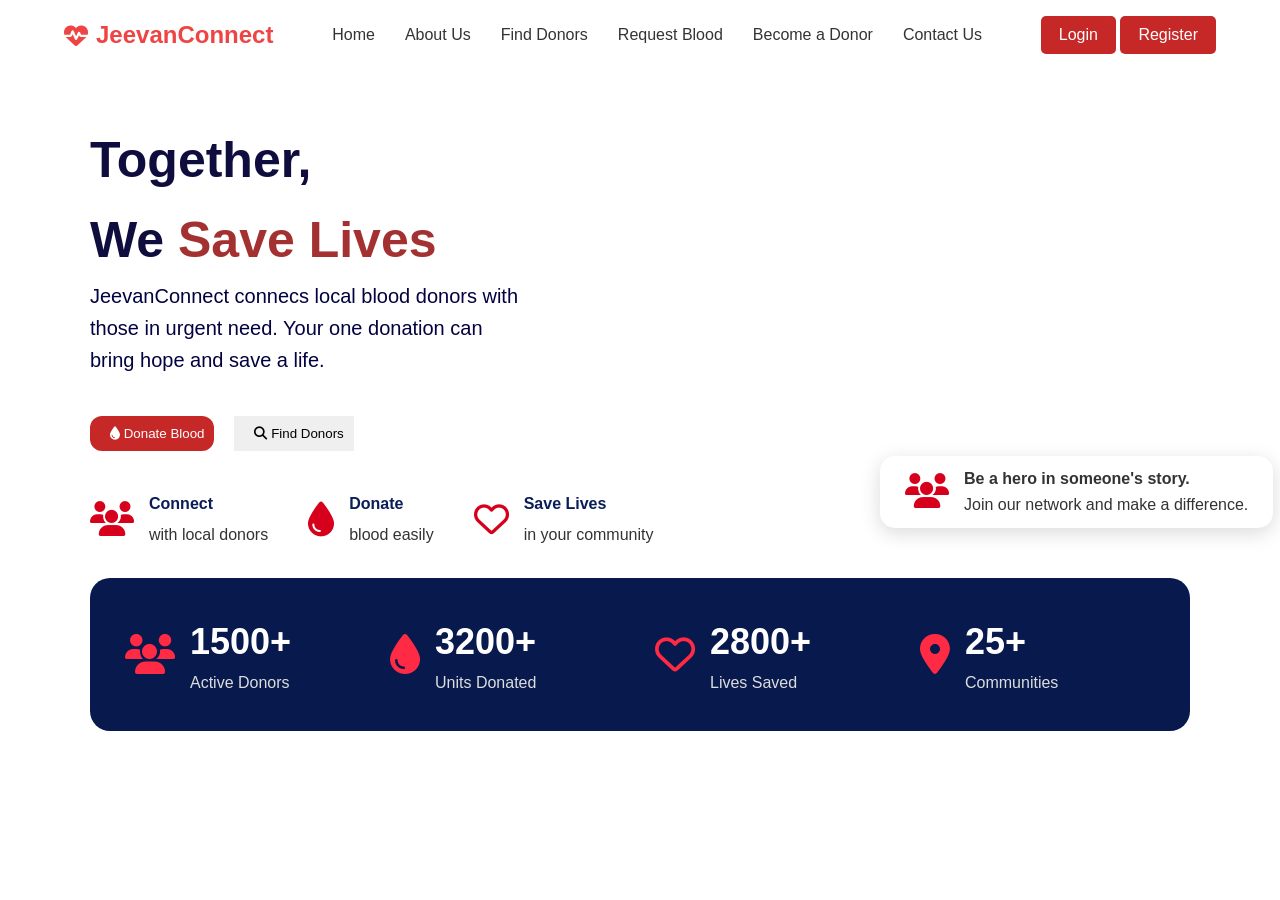
==== index.html @ 22b32f7b "Initialze repo with some html files" ====
<!-- <!DOCTYPE html>
<html lang="en">
<head>
    <meta charset="UTF-8">
    <meta name="viewport" content="width=device-width, initial-scale=1.0">
    <title>Jeevanconnect</title>
</head>
<body>
    <nav class ="navbar">
        <ul class="nav-list">
            <li><a href="#home">Home</a></li>
            <li><a href="#about us">About us</a></li>
            <li><a href="#find donors">Find Donors</a></li>
            <li><a href="#request blood">Request Blood</a></li>
            <li><a href="#become a donor">Become a Donor</a></li>
            <li><a href="#contact us">contact Us</a></li>
        </ul>
    </nav>
    
</body>
</html> -->


<!DOCTYPE html>
<html lang="en">

<head>
  <meta charset="UTF-8" />
  <meta name="viewport" content="width=device-width, initial-scale=1.0" />

  <title>JeevanConnect</title>

  <!-- CSS -->
  <link rel="stylesheet" href="style.css" />

  <!-- Font Awesome -->
  <link rel="stylesheet" href="https://cdnjs.cloudflare.com/ajax/libs/font-awesome/6.5.1/css/all.min.css" />
</head>

<body>

  <!-- HEADER -->
  <header>


    <nav class="nav">
      <div class="logo">
        <i class="fas fa-heartbeat"></i>
        JeevanConnect
      </div>

      <div class="navigation">

        <ul class="nav-links">
          <li><a href="index.html">Home</a></li>
          <li><a href="aboutus.html">About Us</a></li>
          <li><a href="#">Find Donors</a></li>
          <li><a href="#">Request Blood</a></li>
          <li><a href="#">Become a Donor</a></li>
          <li><a href="#">Contact Us</a></li>
        </ul>
      </div>

      <div class="auth-buttons">
        <button class="btn login">Login</button>
        <button class="btn register">Register</button>

      </div>
    </nav>

  </header>

  <!-- Hero <Section></Section> -->
  <section class="hero id=home">
    <div class="hero-content">
      <h2 class="hero2">Together,<br>We<span> Save Lives</span></h2>
      <p class="hero3">JeevanConnect connecs local blood donors with<br>
        those in urgent need. Your one donation can<br>
        bring hope and save a life.
      </p>
    </div>
    </div>

    <div class="hero-buttons">
      <button class=" donate-btn">
        <i class="fa-solid fa-droplet"></i> Donate Blood</button>
      <button class=" find-btn">
        <i class="fa-solid fa-magnifying-glass"></i> Find Donors</button>
    </div>

    <!-- FEATURES -->
    <div class="features">

      <div class="feature-box">
        <i class="fa-solid fa-users"></i>

        <div>
          <h4>Connect</h4>
          <p>with local donors</p>
        </div>
      </div>

      <div class="feature-box">
        <i class="fa-solid fa-droplet"></i>

        <div>
          <h4>Donate</h4>
          <p>blood easily</p>
        </div>
      </div>

      <div class="feature-box">
        <i class="fa-regular fa-heart"></i>

        <div>
          <h4>Save Lives</h4>
          <p>in your community</p>
        </div>
      </div>

    </div>

    <!-- HERO IMAGE -->
    <div class="hero-image">

      <div class="floating-card">

        <i class="fa-solid fa-users"></i>

        <div>
          <h4>Be a hero in someone's story.</h4>
          <p>Join our network and make a difference.</p>
        </div>

      </div>
    </div>


    <!-- STATS -->
    <section class="stats">

      <div class="stat-box">
        <i class="fa-solid fa-users"></i>

        <div>
          <h3>1500+</h3>
          <p>Active Donors</p>
        </div>
      </div>

      <div class="stat-box">
        <i class="fa-solid fa-droplet"></i>

        <div>
          <h3>3200+</h3>
          <p>Units Donated</p>
        </div>
      </div>

      <div class="stat-box">
        <i class="fa-regular fa-heart"></i>

        <div>
          <h3>2800+</h3>
          <p>Lives Saved</p>
        </div>
      </div>

      <div class="stat-box">
        <i class="fa-solid fa-location-dot"></i>

        <div>
          <h3>25+</h3>
          <p>Communities</p>
        </div>
      </div>

    </section>



    <!-- JS -->
    <script src="script.js"></script>

</body>

</html>
---- style.css ----
* {
  margin: 0;
  padding: 0;
  box-sizing: border-box;
}

body {
  font-family: 'Segoe UI', Tahoma, Geneva, Verdana, sans-serif;
  line-height: 1.6;
  color: #333;
  overflow-x: hidden;
}

/* HEADER */
.header {
  width: 100%;
  background: white;
  padding: 20px 8%;
  display: flex;
  justify-content: space-between;
  align-items: center;
  box-shadow: 0 2px 10px rgba(0, 0, 0, 0.1);
}

nav {
  display: flex;
  justify-content: space-between;
  align-items: center;
  padding: 1rem 5%;
  max-width: 1400px;
  margin: 0 auto;
}

.logo {
  font-size: 1.5rem;
  font-weight: bold;
  color: #ef4444;
  display: flex;
  align-items: center;
  justify-content: center;
  gap: 0.5rem;
}

.nav-links {
  display: flex;
  gap: 3rem;
  list-style: none;
  gap: 30px;
}

.nav-links a {
  text-decoration: none;
  color: #333;
  font-weight: 500;
  transition: color 0.3s;
}

.auth-buttons button {
  background-color: #c62828;
  color: white;
  border: none;
  padding: 10px 18px;
  font-size: 16px;
  border-radius: 5px;
  cursor: pointer;
}

.auth-buttons button:hover {
  background-color: #760f0f;
}


.hero {
  padding: 50px 90px;
  background-image: url();
}

.hero2 {
  font-size: 50px;
  gap: 5px;
  color: rgb(15, 13, 61)
}

.hero2 span {
  color: rgb(163, 49, 49);
}

.hero3 {
  font-size: 20px;
  gap: 5px;
  color: rgb(2, 2, 64);
}

.hero-buttons {
  display: flex;
  gap: 20px;
  margin-bottom: 40;
}

.donate-btn{
  background-color: #c62828;
  padding: 10px 10px 10px 20px;
  color: white;
  border-radius: 12px;
  border: none;
  cursor: pointer;
}

.find-btn{
  background-color: none;
  padding: 10px 10px 10px 20px;
  color: black;
  border:none;
  cursor: pointer;
 border-radius:pointer;;
}

/* FEATURES */

.features{
  display:flex;
  gap:40px;
  flex-wrap:wrap;
}

.feature-box{
  display:flex;
  align-items:center;
  gap:15px;
}

.feature-box i{
  font-size:35px;
  color:#d6001c;
}

.feature-box h4{
  color:#0a1d56;
  margin-bottom:5px;
}

/* HERO IMAGE */

.hero-image{
  flex:1;
  position:relative;
  top:70%;
  left:70%;
  
}

.hero-image img{
  width:100%;
  max-width:500px;
  border-radius:20px;
}

.floating-card{
  position:absolute;
  bottom:20px;
  left:20px;
  background:white;
  padding:10px 25px;
  border-radius:15px;
  box-shadow:0 5px 20px rgba(0,0,0,0.15);

  display:flex;
  align-items:center;
  gap:15px;
}

.floating-card i{
  color:#d6001c;
  font-size:35px;
}

/* STATS */

.stats{
  width:100%;
  margin:30px auto;
  background:#081a4d;
  border-radius:20px;
  padding:35px;
    bottom:80px;
    

  display:grid;
  grid-template-columns:repeat(4,1fr);
  gap:30px;
}

.stat-box{
  color:white;
  display:flex;
  align-items:center;
  gap:15px;
}

.stat-box i{
  color:#ff2a43;
  font-size:40px;
}

.stat-box h3{
  font-size:36px;
}

.stat-box p{
  color:#ddd;
}

.hero-buttons{
  display:flex;
  gap:20px;
  margin-bottom:40px;
  margin-top:40px;
}
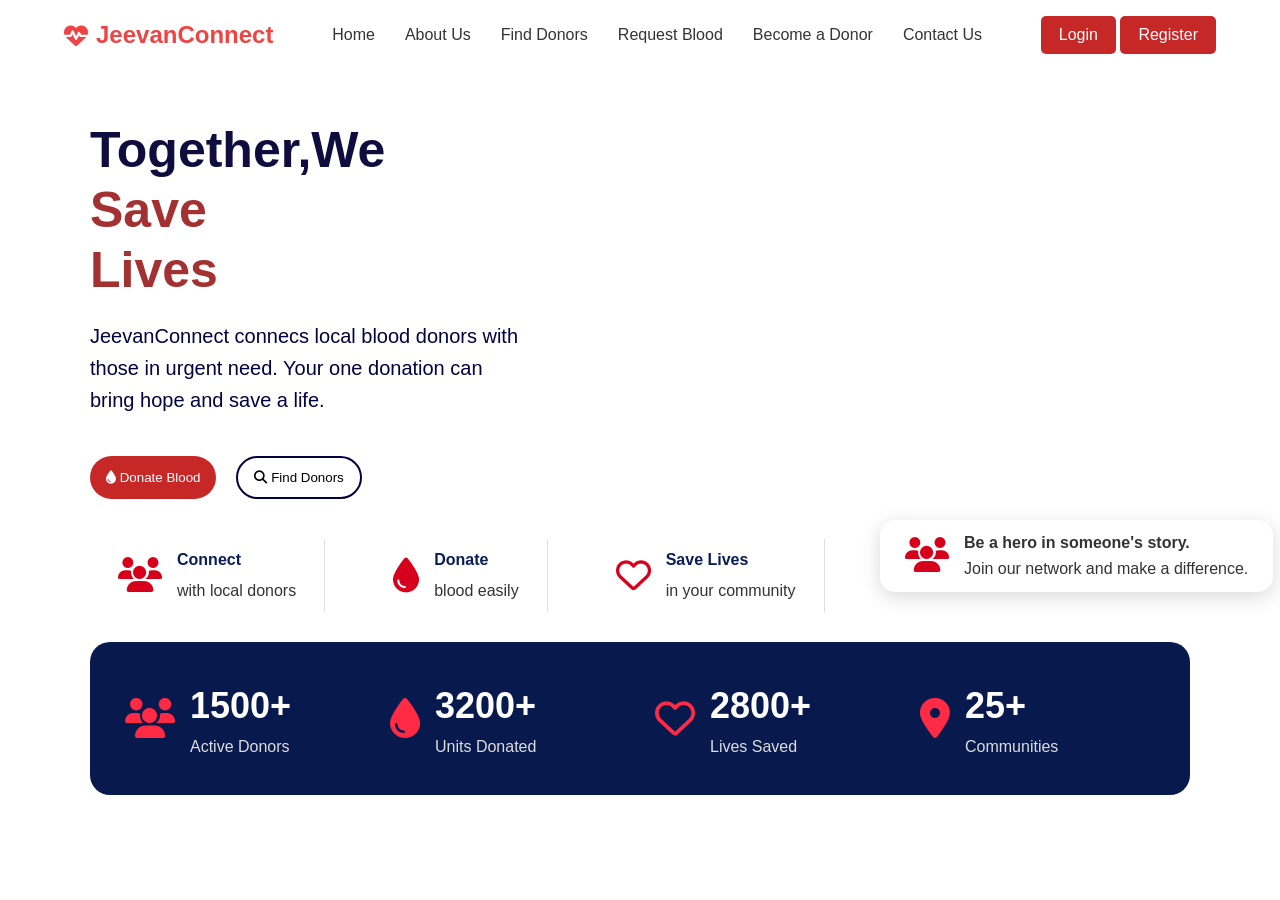
==== commit 64ab2213: "some change in UI" ====
--- a/index.html
+++ b/index.html
@@ -54,9 +54,9 @@
         <ul class="nav-links">
           <li><a href="index.html">Home</a></li>
           <li><a href="aboutus.html">About Us</a></li>
-          <li><a href="#">Find Donors</a></li>
-          <li><a href="#">Request Blood</a></li>
-          <li><a href="#">Become a Donor</a></li>
+          <li><a href="findDonor.html">Find Donors</a></li>
+          <li><a href="requestBlood.html">Request Blood</a></li>
+          <li><a href="becomeDonor.html">Become a Donor</a></li>
           <li><a href="#">Contact Us</a></li>
         </ul>
       </div>
@@ -73,7 +73,7 @@
   <!-- Hero <Section></Section> -->
   <section class="hero id=home">
     <div class="hero-content">
-      <h2 class="hero2">Together,<br>We<span> Save Lives</span></h2>
+      <h2 class="hero2">Together,We<span> Save Lives</span></h2>
       <p class="hero3">JeevanConnect connecs local blood donors with<br>
         those in urgent need. Your one donation can<br>
         bring hope and save a life.
--- a/style.css
+++ b/style.css
@@ -77,8 +77,11 @@
 
 .hero2 {
   font-size: 50px;
+  width: 250px;
+  line-height: 60px;
   gap: 5px;
-  color: rgb(15, 13, 61)
+  color: rgb(15, 13, 61);
+  padding-bottom: 20px ;
 }
 
 .hero2 span {
@@ -97,122 +100,126 @@
   margin-bottom: 40;
 }
 
-.donate-btn{
+.donate-btn {
   background-color: #c62828;
-  padding: 10px 10px 10px 20px;
+  padding: 12px 16px;
+  border-radius: 100px;
   color: white;
-  border-radius: 12px;
   border: none;
   cursor: pointer;
 }
 
-.find-btn{
-  background-color: none;
-  padding: 10px 10px 10px 20px;
+.find-btn {
+  background-color: white;
+  padding: 12px 16px;
+  border-radius: 100px;
   color: black;
-  border:none;
+  border: 2px solid rgb(2, 2, 64);
   cursor: pointer;
- border-radius:pointer;;
+  border-radius: pointer;
+  
 }
 
 /* FEATURES */
 
-.features{
-  display:flex;
-  gap:40px;
-  flex-wrap:wrap;
-}
-
-.feature-box{
-  display:flex;
-  align-items:center;
-  gap:15px;
-}
-
-.feature-box i{
-  font-size:35px;
-  color:#d6001c;
-}
-
-.feature-box h4{
-  color:#0a1d56;
-  margin-bottom:5px;
+.features {
+  display: flex;
+  gap: 40px;
+  flex-wrap: wrap;
+}
+
+.feature-box {
+  display: flex;
+  align-items: center;
+  gap: 15px;
+  border-right: 1px solid #ddd;
+  padding: 8px 28px;
+}
+
+.feature-box i {
+  font-size: 35px;
+  color: #d6001c;
+}
+
+.feature-box h4 {
+  color: #0a1d56;
+  margin-bottom: 5px;
 }
 
 /* HERO IMAGE */
 
-.hero-image{
-  flex:1;
-  position:relative;
-  top:70%;
-  left:70%;
-  
-}
-
-.hero-image img{
-  width:100%;
-  max-width:500px;
-  border-radius:20px;
-}
-
-.floating-card{
-  position:absolute;
-  bottom:20px;
-  left:20px;
-  background:white;
-  padding:10px 25px;
-  border-radius:15px;
-  box-shadow:0 5px 20px rgba(0,0,0,0.15);
-
-  display:flex;
-  align-items:center;
-  gap:15px;
-}
-
-.floating-card i{
-  color:#d6001c;
-  font-size:35px;
+.hero-image {
+  flex: 1;
+  position: relative;
+  top: 70%;
+  left: 70%;
+
+}
+
+.hero-image img {
+  width: 100%;
+  max-width: 500px;
+  border-radius: 20px;
+}
+
+.floating-card {
+  position: absolute;
+  bottom: 20px;
+  left: 20px;
+  background: white;
+  padding: 10px 25px;
+  border-radius: 15px;
+  box-shadow: 0 5px 20px rgba(0, 0, 0, 0.15);
+
+  display: flex;
+  align-items: center;
+  gap: 15px;
+}
+
+.floating-card i {
+  color: #d6001c;
+  font-size: 35px;
 }
 
 /* STATS */
 
-.stats{
-  width:100%;
-  margin:30px auto;
-  background:#081a4d;
-  border-radius:20px;
-  padding:35px;
-    bottom:80px;
-    
-
-  display:grid;
-  grid-template-columns:repeat(4,1fr);
-  gap:30px;
-}
-
-.stat-box{
-  color:white;
-  display:flex;
-  align-items:center;
-  gap:15px;
-}
-
-.stat-box i{
-  color:#ff2a43;
-  font-size:40px;
-}
-
-.stat-box h3{
-  font-size:36px;
-}
-
-.stat-box p{
-  color:#ddd;
-}
-
-.hero-buttons{
-  display:flex;
-  gap:20px;
-  margin-bottom:40px;
-  margin-top:40px;
+.stats {
+  width: 100%;
+  margin: 30px auto;
+  background: #081a4d;
+  border-radius: 20px;
+  padding: 35px;
+  bottom: 80px;
+
+
+  display: grid;
+  grid-template-columns: repeat(4, 1fr);
+  gap: 30px;
+}
+
+.stat-box {
+  color: white;
+  display: flex;
+  align-items: center;
+  gap: 15px;
+}
+
+.stat-box i {
+  color: #ff2a43;
+  font-size: 40px;
+}
+
+.stat-box h3 {
+  font-size: 36px;
+}
+
+.stat-box p {
+  color: #ddd;
+}
+
+.hero-buttons {
+  display: flex;
+  gap: 20px;
+  margin-bottom: 40px;
+  margin-top: 40px;
 }
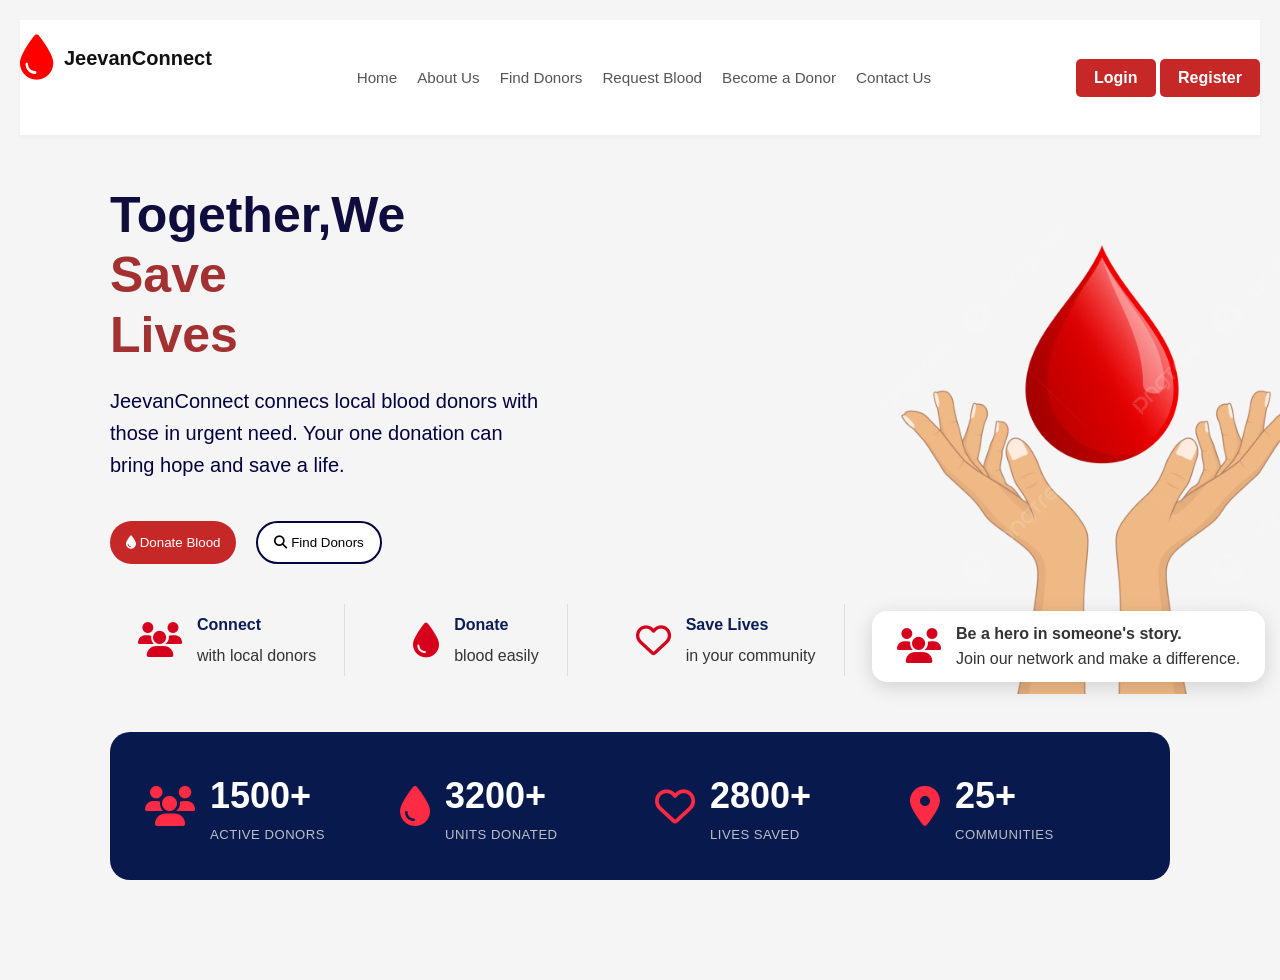
==== commit 8c4024d5: "contactus commit" ====
--- a/index.html
+++ b/index.html
@@ -1,25 +1,3 @@
-<!-- <!DOCTYPE html>
-<html lang="en">
-<head>
-    <meta charset="UTF-8">
-    <meta name="viewport" content="width=device-width, initial-scale=1.0">
-    <title>Jeevanconnect</title>
-</head>
-<body>
-    <nav class ="navbar">
-        <ul class="nav-list">
-            <li><a href="#home">Home</a></li>
-            <li><a href="#about us">About us</a></li>
-            <li><a href="#find donors">Find Donors</a></li>
-            <li><a href="#request blood">Request Blood</a></li>
-            <li><a href="#become a donor">Become a Donor</a></li>
-            <li><a href="#contact us">contact Us</a></li>
-        </ul>
-    </nav>
-    
-</body>
-</html> -->
-
 
 <!DOCTYPE html>
 <html lang="en">
@@ -42,10 +20,9 @@
   <!-- HEADER -->
   <header>
 
-
     <nav class="nav">
       <div class="logo">
-        <i class="fas fa-heartbeat"></i>
+        <i class="fas fa-droplet"></i>
         JeevanConnect
       </div>
 
@@ -57,16 +34,18 @@
           <li><a href="findDonor.html">Find Donors</a></li>
           <li><a href="requestBlood.html">Request Blood</a></li>
           <li><a href="becomeDonor.html">Become a Donor</a></li>
-          <li><a href="#">Contact Us</a></li>
+          <li><a href="contactus.html">Contact Us</a></li>
         </ul>
       </div>
-
-      <div class="auth-buttons">
-        <button class="btn login">Login</button>
-        <button class="btn register">Register</button>
+<div class="auth-buttons">
+        <a href = "login.html">
+        <button class="btn login">Login</button></a>
+        <a href = "registration.html">
+        <button class="btn register">Register</button></a>
 
       </div>
     </nav>
+    
 
   </header>
 
@@ -122,7 +101,8 @@
 
     <!-- HERO IMAGE -->
     <div class="hero-image">
-
+        <img 
+          src ="photu.png" alt = "Blood Donation">
       <div class="floating-card">
 
         <i class="fa-solid fa-users"></i>
--- a/style.css
+++ b/style.css
@@ -1,225 +1,1991 @@
 * {
-  margin: 0;
-  padding: 0;
-  box-sizing: border-box;
+    margin: 0;
+    padding: 0;
+    box-sizing: border-box;
 }
 
 body {
-  font-family: 'Segoe UI', Tahoma, Geneva, Verdana, sans-serif;
-  line-height: 1.6;
-  color: #333;
-  overflow-x: hidden;
+    font-family: 'Segoe UI', Tahoma, Geneva, Verdana, sans-serif;
+    line-height: 1.6;
+    color: #333;
+    overflow-x: hidden;
 }
 
 /* HEADER */
 .header {
-  width: 100%;
-  background: white;
-  padding: 20px 8%;
-  display: flex;
-  justify-content: space-between;
-  align-items: center;
-  box-shadow: 0 2px 10px rgba(0, 0, 0, 0.1);
+    width: 100%;
+    background: white;
+    padding: 20px 8%;
+    display: flex;
+    justify-content: space-between;
+    align-items: center;
+    box-shadow: 0 2px 10px rgba(0, 0, 0, 0.1);
 }
 
 nav {
-  display: flex;
-  justify-content: space-between;
-  align-items: center;
-  padding: 1rem 5%;
-  max-width: 1400px;
-  margin: 0 auto;
+    display: flex;
+    justify-content: space-between;
+    align-items: center;
+    padding: 1rem 5%;
+    max-width: 1400px;
+    margin: 0 auto;
 }
 
 .logo {
-  font-size: 1.5rem;
-  font-weight: bold;
-  color: #ef4444;
-  display: flex;
-  align-items: center;
-  justify-content: center;
-  gap: 0.5rem;
+    font-size: 1.5rem;
+    font-weight: bold;
+    color: #ef4444;
+    display: flex;
+    align-items: center;
+    justify-content: center;
+    gap: 0.5rem;
 }
 
 .nav-links {
-  display: flex;
-  gap: 3rem;
-  list-style: none;
-  gap: 30px;
+    display: flex;
+    gap: 3rem;
+    list-style: none;
+    gap: 30px;
 }
 
 .nav-links a {
-  text-decoration: none;
-  color: #333;
-  font-weight: 500;
-  transition: color 0.3s;
+    text-decoration: none;
+    color: #333;
+    font-weight: 500;
+    transition: color 0.3s;
 }
 
 .auth-buttons button {
-  background-color: #c62828;
-  color: white;
-  border: none;
-  padding: 10px 18px;
-  font-size: 16px;
-  border-radius: 5px;
-  cursor: pointer;
+    background-color: #c62828;
+    color: white;
+    border: none;
+    padding: 10px 18px;
+    font-size: 16px;
+    border-radius: 5px;
+    cursor: pointer;
 }
 
 .auth-buttons button:hover {
-  background-color: #760f0f;
+    background-color: #760f0f;
 }
 
 
 .hero {
-  padding: 50px 90px;
-  background-image: url();
-}
+    padding: 50px 90px;
+    background-image: url("C:\Users\Prabeen\Desktop\blurry image.png");
+    background-size: cover;
+    background-position: center;
+    background-repeat: no-repeat;
+
+
+}
+
 
 .hero2 {
-  font-size: 50px;
-  width: 250px;
-  line-height: 60px;
-  gap: 5px;
-  color: rgb(15, 13, 61);
-  padding-bottom: 20px ;
+    font-size: 50px;
+    width: 250px;
+    line-height: 60px;
+    gap: 5px;
+    color: rgb(15, 13, 61);
+    padding-bottom: 20px;
 }
 
 .hero2 span {
-  color: rgb(163, 49, 49);
+    color: rgb(163, 49, 49);
 }
 
 .hero3 {
-  font-size: 20px;
-  gap: 5px;
-  color: rgb(2, 2, 64);
+    font-size: 20px;
+    gap: 5px;
+    color: rgb(2, 2, 64);
 }
 
 .hero-buttons {
-  display: flex;
-  gap: 20px;
-  margin-bottom: 40;
+    display: flex;
+    gap: 20px;
+    margin-bottom: 40;
 }
 
 .donate-btn {
-  background-color: #c62828;
-  padding: 12px 16px;
-  border-radius: 100px;
-  color: white;
-  border: none;
-  cursor: pointer;
+    background-color: #c62828;
+    padding: 12px 16px;
+    border-radius: 100px;
+    color: white;
+    border: none;
+    cursor: pointer;
 }
 
 .find-btn {
-  background-color: white;
-  padding: 12px 16px;
-  border-radius: 100px;
-  color: black;
-  border: 2px solid rgb(2, 2, 64);
-  cursor: pointer;
-  border-radius: pointer;
-  
+    background-color: white;
+    padding: 12px 16px;
+    border-radius: 100px;
+    color: black;
+    border: 2px solid rgb(2, 2, 64);
+    cursor: pointer;
+    border-radius: pointer;
+
 }
 
 /* FEATURES */
 
 .features {
-  display: flex;
-  gap: 40px;
-  flex-wrap: wrap;
+    display: flex;
+    gap: 40px;
+    flex-wrap: wrap;
 }
 
 .feature-box {
-  display: flex;
-  align-items: center;
-  gap: 15px;
-  border-right: 1px solid #ddd;
-  padding: 8px 28px;
+    display: flex;
+    align-items: center;
+    gap: 15px;
+    border-right: 1px solid #ddd;
+    padding: 8px 28px;
 }
 
 .feature-box i {
-  font-size: 35px;
-  color: #d6001c;
+    font-size: 35px;
+    color: #d6001c;
 }
 
 .feature-box h4 {
-  color: #0a1d56;
-  margin-bottom: 5px;
+    color: #0a1d56;
+    margin-bottom: 5px;
 }
 
 /* HERO IMAGE */
 
 .hero-image {
-  flex: 1;
-  position: relative;
-  top: 70%;
-  left: 70%;
+    flex: 1;
+    position: relative;
+    top: 70%;
+    left: 70%;
 
 }
 
 .hero-image img {
-  width: 100%;
-  max-width: 500px;
-  border-radius: 20px;
+    width: 300%;
+    max-width: 500px;
+    border-radius: 20px;
+    margin-top: -500px;
 }
 
 .floating-card {
-  position: absolute;
-  bottom: 20px;
-  left: 20px;
-  background: white;
-  padding: 10px 25px;
-  border-radius: 15px;
-  box-shadow: 0 5px 20px rgba(0, 0, 0, 0.15);
-
-  display: flex;
-  align-items: center;
-  gap: 15px;
+    position: absolute;
+    bottom: 20px;
+    left: 20px;
+    background: white;
+    padding: 10px 25px;
+    border-radius: 15px;
+    box-shadow: 0 5px 20px rgba(0, 0, 0, 0.15);
+
+    display: flex;
+    align-items: center;
+    gap: 15px;
 }
 
 .floating-card i {
-  color: #d6001c;
-  font-size: 35px;
+    color: #d6001c;
+    font-size: 35px;
 }
 
 /* STATS */
 
 .stats {
-  width: 100%;
-  margin: 30px auto;
-  background: #081a4d;
-  border-radius: 20px;
-  padding: 35px;
-  bottom: 80px;
-
-
-  display: grid;
-  grid-template-columns: repeat(4, 1fr);
-  gap: 30px;
+    width: 100%;
+    margin: 30px auto;
+    background: #081a4d;
+    border-radius: 20px;
+    padding: 35px;
+    bottom: 80px;
+
+
+    display: grid;
+    grid-template-columns: repeat(4, 1fr);
+    gap: 30px;
 }
 
 .stat-box {
-  color: white;
-  display: flex;
-  align-items: center;
-  gap: 15px;
+    color: white;
+    display: flex;
+    align-items: center;
+    gap: 15px;
 }
 
 .stat-box i {
-  color: #ff2a43;
-  font-size: 40px;
+    color: #ff2a43;
+    font-size: 40px;
 }
 
 .stat-box h3 {
-  font-size: 36px;
+    font-size: 36px;
 }
 
 .stat-box p {
-  color: #ddd;
+    color: #ddd;
 }
 
 .hero-buttons {
-  display: flex;
-  gap: 20px;
-  margin-bottom: 40px;
-  margin-top: 40px;
-}+    display: flex;
+    gap: 20px;
+    margin-bottom: 40px;
+    margin-top: 40px;
+}
+
+
+
+
+
+/*-----about us--------*/
+* {
+    margin: 0;
+    padding: 0;
+    box-sizing: border-box;
+    font-family: 'Segoe UI', Tahoma, Geneva, Verdana, sans-serif;
+}
+
+body {
+    background-color: #f7f7f9;
+    color: #333333;
+    line-height: 1.6;
+}
+
+.container {
+    max-width: 1200px;
+    margin: 0 auto;
+    padding: 0 20px;
+}
+
+/* --- NAVIGATION BAR --- */
+header {
+    background-color: #ffffff;
+    box-shadow: 0 2px 4px rgba(0, 0, 0, 0.05);
+    position: sticky;
+    top: 0;
+    z-index: 1000;
+}
+
+nav {
+    display: flex;
+    justify-content: space-between;
+    align-items: center;
+    padding: 15px 0;
+}
+
+.logo {
+    display: flex;
+    align-items: center;
+    font-weight: 700;
+    font-size: 1.2rem;
+    color: #111;
+    text-decoration: none;
+}
+
+.logo span {
+    color: #b82329;
+    margin-right: 5px;
+}
+
+.nav-links {
+    display: flex;
+    list-style: none;
+    gap: 20px;
+}
+
+.nav-links a {
+    text-decoration: none;
+    color: #555;
+    font-size: 0.95rem;
+    font-weight: 500;
+    transition: color 0.2s;
+}
+
+.nav-links a:hover,
+.nav-links a.active {
+    color: #b82329;
+}
+
+.nav-buttons {
+    display: flex;
+    gap: 10px;
+}
+
+.btn {
+    padding: 8px 18px;
+    border-radius: 6px;
+    font-size: 0.9rem;
+    font-weight: 600;
+    cursor: pointer;
+    text-decoration: none;
+    transition: all 0.2s;
+}
+
+.btn-login {
+    background: transparent;
+    color: #333;
+    border: 1px solid #ccc;
+}
+
+.btn-login:hover {
+    background-color: #f0f0f0;
+}
+
+.btn-register {
+    background-color: #b82329;
+    color: #fff;
+    border: 1px solid #b82329;
+}
+
+.btn-register:hover {
+    background-color: #961b20;
+}
+
+/* --- MAIN LAYOUT CARDS --- */
+main {
+    padding: 40px 0;
+    display: flex;
+    flex-direction: column;
+    gap: 30px;
+}
+
+.card-section {
+    background-color: #ffffff;
+    border-radius: 12px;
+    padding: 40px;
+    box-shadow: 0 4px 12px rgba(0, 0, 0, 0.02);
+}
+
+.highlight-text {
+    color: #b82329;
+}
+
+/* --- HERO & STATS --- */
+.about-hero {
+    text-align: center;
+    max-width: 800px;
+    margin: 0 auto 40px auto;
+}
+
+.about-hero h1 {
+    font-size: 2.2rem;
+    margin-bottom: 15px;
+    color: #111;
+}
+
+.about-hero p {
+    color: #666;
+    font-size: 1.1rem;
+}
+
+.stats-grid {
+    display: grid;
+    grid-template-columns: repeat(4, 1fr);
+    gap: 20px;
+    text-align: center;
+    border-top: 1px solid #eee;
+    padding-top: 30px;
+    margin-top: 20px;
+}
+
+.stat-item h2 {
+    font-size: 2rem;
+    color: #b82329;
+    margin-bottom: 5px;
+}
+
+.stat-item p {
+    font-size: 0.85rem;
+    color: #777;
+    text-transform: uppercase;
+    letter-spacing: 0.5px;
+    font-weight: 600;
+}
+
+/* --- TWO COLUMN SECTION (Who We Are & Mission) --- */
+.two-column-grid {
+    display: grid;
+    grid-template-columns: 1fr 1fr;
+    gap: 40px;
+}
+
+.col h2 {
+    font-size: 1.4rem;
+    margin-bottom: 15px;
+    color: #111;
+}
+
+.col p {
+    color: #555;
+    margin-bottom: 15px;
+    font-size: 0.95rem;
+}
+
+/* --- CORE VALUES --- */
+.values-section h2 {
+    font-size: 1.4rem;
+    margin-bottom: 25px;
+    color: #111;
+}
+
+.values-grid {
+    display: grid;
+    grid-template-columns: repeat(3, 1fr);
+    gap: 30px;
+}
+
+.value-card h3 {
+    font-size: 1.05rem;
+    margin-bottom: 8px;
+    display: flex;
+    align-items: center;
+    gap: 8px;
+    color: #111;
+}
+
+.value-card p {
+    color: #666;
+    font-size: 0.9rem;
+}
+
+/* --- MEET OUR TEAM --- */
+.team-section h2 {
+    font-size: 1.4rem;
+    margin-bottom: 25px;
+    color: #111;
+}
+
+.team-grid {
+    display: grid;
+    grid-template-columns: repeat(4, 1fr);
+    gap: 20px;
+}
+
+.team-card {
+    background-color: #fcfcfd;
+    border: 1px solid #f0f0f2;
+    border-radius: 10px;
+    padding: 30px 20px;
+    text-align: center;
+    transition: transform 0.2s;
+}
+
+.team-card:hover {
+    transform: translateY(-2px);
+}
+
+.avatar-circle {
+    width: 50px;
+    height: 50px;
+    background-color: #fcebeb;
+    color: #b82329;
+    border-radius: 50%;
+    display: flex;
+    align-items: center;
+    justify-content: center;
+    font-weight: 700;
+    font-size: 1.1rem;
+    margin: 0 auto 20px auto;
+}
+
+.team-card h3 {
+    font-size: 1.05rem;
+    color: #111;
+    margin-bottom: 2px;
+}
+
+.team-card .role {
+    font-size: 0.85rem;
+    color: #b82329;
+    font-weight: 600;
+    margin-bottom: 15px;
+}
+
+.team-card .bio {
+    color: #666;
+    font-size: 0.88rem;
+}
+
+/* --- RESPONSIVE DESIGN --- */
+@media (max-width: 900px) {
+    .values-grid {
+        grid-template-columns: repeat(2, 1fr);
+    }
+
+    .team-grid {
+        grid-template-columns: repeat(2, 1fr);
+    }
+
+    .two-column-grid {
+        grid-template-columns: 1fr;
+        gap: 30px;
+    }
+}
+
+@media (max-width: 600px) {
+    .stats-grid {
+        grid-template-columns: repeat(2, 1fr);
+        gap: 15px;
+    }
+
+    .values-grid,
+    .team-grid {
+        grid-template-columns: 1fr;
+    }
+
+    nav {
+        flex-direction: column;
+        gap: 15px;
+    }
+}
+
+</style>
+/*-----finddonor--------*/
+
+* {
+    margin: 0;
+    padding: 0;
+    box-sizing: border-box;
+    font-family: Arial, Helvetica, sans-serif;
+}
+
+body {
+    background: #f7f7f7;
+    padding: 30px;
+}
+
+/* TITLE */
+
+.page-title {
+    text-align: center;
+    color: #b30018;
+    margin-bottom: 30px;
+}
+
+/* NAVBAR */
+
+.navbar {
+    background: white;
+    padding: 20px 40px;
+    border-radius: 20px;
+
+    display: flex;
+    justify-content: space-between;
+    align-items: center;
+
+    box-shadow: 0 2px 10px rgba(0, 0, 0, 0.1);
+}
+
+.logo {
+    display: flex;
+    align-items: center;
+    gap: 10px;
+}
+
+.logo i {
+    font-size: 35px;
+    color: red;
+}
+
+.logo h2 {
+    color: #c4001a;
+}
+
+nav ul {
+    display: flex;
+    list-style: none;
+    gap: 40px;
+}
+
+nav ul li a {
+    text-decoration: none;
+    color: black;
+    font-weight: 600;
+}
+
+.active {
+    color: #d6001c;
+    border-bottom: 3px solid #d6001c;
+    padding-bottom: 5px;
+}
+
+.profile img {
+    width: 50px;
+    height: 50px;
+    border-radius: 50%;
+    object-fit: cover;
+}
+
+/* SEARCH SECTION */
+
+.search-section {
+    margin-top: 50px;
+}
+
+.search-section h1 {
+    font-size: 50px;
+    margin-bottom: 10px;
+
+}
+
+.search-section p {
+    color: #555;
+    margin-bottom: 30px;
+}
+
+.search-box {
+    background: white;
+    padding: 30px;
+    border-radius: 15px;
+
+    display: grid;
+    grid-template-columns: repeat(4, 1fr);
+    gap: 20px;
+
+    box-shadow: 0 2px 10px rgba(0, 0, 0, 0.08);
+}
+
+.input-group {
+    display: flex;
+    flex-direction: column;
+    font-size: 20px;
+}
+
+.input-group label {
+    margin-bottom: 10px;
+    font-weight: bold;
+
+}
+
+.input-group select {
+    padding: 8px;
+    border: 1px solid #ccc;
+    border-radius: 15px;
+    font-size: 8px;
+}
+
+#searchBtn {
+    background: red;
+    color: white;
+    border: none;
+    border-radius: 10px;
+    font-size: 20px;
+    cursor: pointer;
+}
+
+/* DONORS */
+
+.donor-section {
+    margin-top: 50px;
+}
+
+.donor-section h2 {
+    margin-bottom: 25px;
+}
+
+.donor-card {
+    background: white;
+    padding: 15px;
+    border-radius: 15px;
+    margin-bottom: 15px;
+
+    display: grid;
+    grid-template-columns: 100px 2fr 1fr 1.5fr 1fr 1fr;
+    align-items: center;
+
+    box-shadow: 0 2px 10px rgba(0, 0, 0, 0.08);
+}
+
+.donor-card img {
+    width: 80px;
+    height: 80px;
+    border-radius: 50%;
+    object-fit: cover;
+}
+
+.donor-info h3 {
+    margin-bottom: 10px;
+}
+
+.donor-info p {
+    color: #555;
+}
+
+.blood-group {
+    color: red;
+    font-size: 30px;
+    font-weight: bold;
+}
+
+.phone {
+    font-size: 18px;
+}
+
+.status {
+    background: #dff7e3;
+    color: green;
+    padding: 10px 15px;
+    border-radius: 10px;
+    text-align: center;
+}
+
+.contact-btn {
+    background: red;
+    color: white;
+    border: none;
+    padding: 12px 20px;
+    border-radius: 10px;
+    cursor: pointer;
+}
+
+/* RESPONSIVE */
+
+@media(max-width:992px) {
+
+    .search-box {
+        grid-template-columns: 1fr;
+    }
+
+    .donor-card {
+        grid-template-columns: 1fr;
+        text-align: center;
+        gap: 20px;
+    }
+
+    nav {
+        display: none;
+    }
+}
+
+
+
+
+
+
+/* --- requestblood --- */
+* {
+    margin: 0;
+    padding: 0;
+    box-sizing: border-box;
+    font-family: 'Segoe UI', Tahoma, Geneva, Verdana, sans-serif;
+}
+
+body {
+    background-color: #f7f9fb;
+    color: #333;
+    display: flex;
+    flex-direction: column;
+    min-height: 100vh;
+}
+
+/* --- Navigation Bar --- */
+.navbar {
+    background-color: #ffffff;
+    display: flex;
+    justify-content: space-between;
+    align-items: center;
+    padding: 15px 8%;
+    box-shadow: 0 2px 5px rgba(0, 0, 0, 0.05);
+}
+
+.logo {
+    display: flex;
+    align-items: center;
+    gap: 8px;
+    font-size: 1.3rem;
+}
+
+.drop-icon {
+    font-size: 1.5rem;
+}
+
+.logo-text {
+    color: #d91e18;
+    font-weight: 500;
+}
+
+.logo-bold {
+    font-weight: 700;
+}
+
+.nav-links {
+    display: flex;
+    gap: 25px;
+}
+
+.nav-links a {
+    text-decoration: none;
+    color: #666;
+    font-weight: 500;
+    font-size: 0.95rem;
+    transition: color 0.2s;
+    padding-bottom: 5px;
+}
+
+.nav-links a:hover,
+.nav-links a.active {
+    color: #d91e18;
+}
+
+.nav-links a.active {
+    border-bottom: 2px solid #d91e18;
+}
+
+.profile-icon {
+    font-size: 1.8rem;
+    color: #444;
+    cursor: pointer;
+}
+
+/* --- Main Layout --- */
+.container {
+    flex: 1;
+    display: flex;
+    justify-content: center;
+    align-items: center;
+    padding: 40px 20px;
+}
+
+.card-wrapper {
+    background-color: #ffffff;
+    border-radius: 12px;
+    box-shadow: 0 4px 20px rgba(0, 0, 0, 0.04);
+    display: grid;
+    grid-template-columns: 2fr 1fr;
+    max-width: 1000px;
+    width: 100%;
+    padding: 40px;
+    gap: 40px;
+}
+
+/* --- Form Elements --- */
+.form-section h2 {
+    font-size: 1.8rem;
+    color: #111;
+    margin-bottom: 5px;
+}
+
+.subtitle {
+    color: #777;
+    font-size: 0.9rem;
+    margin-bottom: 30px;
+}
+
+.form-grid {
+    display: grid;
+    grid-template-columns: 1fr 1fr;
+    gap: 20px;
+}
+
+/* Make textarea take full row width */
+.form-group:last-child {
+    grid-column: span 2;
+}
+
+.form-group {
+    display: flex;
+    flex-direction: column;
+    gap: 8px;
+}
+
+.form-group label {
+    font-size: 0.85rem;
+    font-weight: 600;
+    color: #444;
+}
+
+.form-group input,
+.form-group select,
+.form-group textarea {
+    width: 100%;
+    padding: 12px 15px;
+    border: 1px solid #e0e0e0;
+    border-radius: 6px;
+    background-color: #fafafa;
+    font-size: 0.9rem;
+    color: #333;
+    outline: none;
+    transition: border-color 0.2s;
+}
+
+.form-group input:focus,
+.form-group select:focus,
+.form-group textarea:focus {
+    border-color: #d91e18;
+    background-color: #fff;
+}
+
+.form-group textarea {
+    resize: none;
+}
+
+.submit-btn {
+    grid-column: span 2;
+    margin-top: 25px;
+    width: 100%;
+    background-color: #cc1818;
+    color: white;
+    border: none;
+    padding: 14px;
+    font-size: 1rem;
+    font-weight: 600;
+    border-radius: 6px;
+    cursor: pointer;
+    transition: background-color 0.2s;
+}
+
+.submit-btn:hover {
+    background-color: #b01414;
+}
+
+/* --- Info & Illustration Column --- */
+.info-section {
+    display: flex;
+    flex-direction: column;
+    align-items: center;
+    justify-content: space-between;
+    padding-top: 20px;
+}
+
+.illustration {
+    margin-bottom: 20px;
+}
+
+.info-box {
+    background-color: #fff5f5;
+    border-radius: 8px;
+    padding: 20px;
+    font-size: 0.85rem;
+    color: #c93b3b;
+    line-height: 1.5;
+    text-align: left;
+    border-left: 4px solid #d91e18;
+}
+
+.info-box p:first-child {
+    margin-bottom: 8px;
+}
+
+/* --- Responsive Adjustments --- */
+@media (max-width: 768px) {
+    .card-wrapper {
+        grid-template-columns: 1fr;
+        padding: 20px;
+    }
+
+    .form-grid {
+        grid-template-columns: 1fr;
+    }
+
+    .form-group:last-child {
+        grid-column: span 1;
+    }
+
+    .navbar {
+        flex-direction: column;
+        gap: 15px;
+        padding: 15px;
+    }
+
+    .nav-links {
+        gap: 15px;
+        flex-wrap: wrap;
+        justify-content: center;
+    }
+}
+
+
+
+
+
+/*-------becomeDonor.css-------- */
+* {
+    margin: 0;
+    padding: 0;
+    box-sizing: border-box;
+    font-family: 'Segoe UI', Tahoma, Geneva, Verdana, sans-serif;
+}
+
+body {
+    background-color: #f7f7f9;
+    color: #333333;
+    line-height: 1.6;
+    padding-bottom: 60px;
+}
+
+.container {
+    max-width: 1100px;
+    margin: 0 auto;
+    padding: 0 20px;
+}
+
+/* --- STICKY NAVIGATION BAR --- */
+header {
+    background-color: #ffffff;
+    box-shadow: 0 2px 4px rgba(0, 0, 0, 0.04);
+    position: sticky;
+    top: 0;
+    z-index: 1000;
+}
+
+nav {
+    display: flex;
+    justify-content: space-between;
+    align-items: center;
+    padding: 15px 0;
+}
+
+.logo {
+    display: flex;
+    align-items: center;
+    font-weight: 700;
+    font-size: 1.2rem;
+    color: #111;
+    text-decoration: none;
+    gap: 5px;
+}
+
+.logo-icon {
+    color: #b82329;
+    font-size: 1.3rem;
+}
+
+.nav-links {
+    display: flex;
+    list-style: none;
+    gap: 20px;
+}
+
+.nav-links a {
+    text-decoration: none;
+    color: #555;
+    font-size: 0.95rem;
+    font-weight: 500;
+    transition: color 0.2s;
+}
+
+.nav-links a:hover,
+.nav-links a.active {
+    color: #b82329;
+}
+
+.nav-buttons {
+    display: flex;
+    gap: 10px;
+}
+
+.btn {
+    padding: 8px 18px;
+    border-radius: 6px;
+    font-size: 0.9rem;
+    font-weight: 600;
+    cursor: pointer;
+    text-decoration: none;
+    transition: all 0.2s;
+    border: none;
+}
+
+.btn-login {
+    background: transparent;
+    color: #333;
+    border: 1px solid #ccc;
+}
+
+.btn-login:hover {
+    background-color: #f0f0f0;
+}
+
+.btn-register {
+    background-color: #b82329;
+    color: #fff;
+}
+
+.btn-register:hover {
+    background-color: #961b20;
+}
+
+
+
+/* --- CORE CONTENT WRAPPER --- */
+main {
+    margin-top: 30px;
+    display: flex;
+    flex-direction: column;
+    gap: 30px;
+}
+
+/* --- BANNER CARD (HERO STAGE) --- */
+.hero-banner {
+    background-color: #b82329;
+    color: #ffffff;
+    border-radius: 12px;
+    padding: 40px;
+    text-align: center;
+    box-shadow: 0 4px 15px rgba(184, 35, 41, 0.15);
+}
+
+.hero-banner h1 {
+    font-size: 2.2rem;
+    margin-bottom: 12px;
+    font-weight: 600;
+}
+
+.hero-banner p {
+    font-size: 1.05rem;
+    max-width: 650px;
+    margin: 0 auto 35px auto;
+    opacity: 0.95;
+}
+
+.hero-stats {
+    display: flex;
+    justify-content: center;
+    gap: 60px;
+}
+
+.stat-box h2 {
+    font-size: 2rem;
+    font-weight: 700;
+    margin-bottom: 2px;
+}
+
+.stat-box p {
+    font-size: 0.82rem;
+    text-transform: uppercase;
+    letter-spacing: 0.5px;
+    margin: 0;
+    opacity: 0.85;
+}
+
+/* --- WRAPPER FOR BACKGROUND SECTIONS --- */
+.card-panel {
+    background-color: #ffffff;
+    border-radius: 12px;
+    padding: 40px;
+    box-shadow: 0 4px 12px rgba(0, 0, 0, 0.015);
+}
+
+/* --- CRITERIA & DEFERRALS SPLIT GRID --- */
+.eligibility-grid {
+    display: grid;
+    grid-template-columns: 1fr 1fr;
+    gap: 40px;
+}
+
+.eligibility-col h2 {
+    font-size: 1.25rem;
+    margin-bottom: 20px;
+    font-weight: 600;
+}
+
+.color-green {
+    color: #2e7d32;
+}
+
+.color-red {
+    color: #c62828;
+}
+
+.eligibility-list {
+    list-style: none;
+    display: flex;
+    flex-direction: column;
+    gap: 12px;
+}
+
+.eligibility-list li {
+    font-size: 0.95rem;
+    color: #444;
+    display: flex;
+    align-items: flex-start;
+    gap: 10px;
+}
+
+.eligibility-list li span.icon {
+    font-weight: bold;
+    flex-shrink: 0;
+}
+
+/* --- "HOW IT WORKS" WORKFLOW TIMELINE --- */
+.section-title {
+    font-size: 1.3rem;
+    font-weight: 700;
+    color: #111;
+    margin-bottom: 30px;
+}
+
+.section-title span {
+    color: #b82329;
+}
+
+.timeline-row {
+    display: grid;
+    grid-template-columns: repeat(5, 1fr);
+    gap: 20px;
+}
+
+.timeline-step {
+    text-align: center;
+    padding: 10px;
+}
+
+.step-badge {
+    width: 44px;
+    height: 44px;
+    background-color: #b82329;
+    color: #ffffff;
+    border-radius: 50%;
+    display: flex;
+    align-items: center;
+    justify-content: center;
+    font-weight: 700;
+    font-size: 1.1rem;
+    margin: 0 auto 18px auto;
+    box-shadow: 0 3px 8px rgba(184, 35, 41, 0.2);
+}
+
+.timeline-step h3 {
+    font-size: 1rem;
+    font-weight: 700;
+    color: #111;
+    margin-bottom: 8px;
+}
+
+.timeline-step p {
+    font-size: 0.88rem;
+    color: #666;
+    line-height: 1.5;
+}
+
+/* --- DATA REGISTRATION FORM LAYOUT --- */
+.form-subtitle {
+    font-size: 0.92rem;
+    color: #666;
+    margin-top: -22px;
+    margin-bottom: 30px;
+}
+
+.form-grid {
+    display: grid;
+    grid-template-columns: 1fr 1fr;
+    column-gap: 30px;
+    row-gap: 20px;
+}
+
+.form-group {
+    display: flex;
+    flex-direction: column;
+    gap: 6px;
+}
+
+.form-group.full-width {
+    grid-column: span 2;
+}
+
+.form-group label {
+    font-size: 0.9rem;
+    font-weight: 600;
+    color: #333;
+}
+
+.form-group input,
+.form-group select,
+.form-group textarea {
+    width: 100%;
+    padding: 11px 14px;
+    border: 1px solid #dcdce2;
+    border-radius: 6px;
+    font-size: 0.95rem;
+    color: #333;
+    background-color: #fff;
+    outline: none;
+    transition: border-color 0.2s, box-shadow 0.2s;
+}
+
+.form-group input::placeholder,
+.form-group textarea::placeholder {
+    color: #aaa;
+}
+
+.form-group input:focus,
+.form-group select:focus,
+.form-group textarea:focus {
+    border-color: #b82329;
+    box-shadow: 0 0 0 3px rgba(184, 35, 41, 0.08);
+}
+
+.form-group textarea {
+    resize: vertical;
+    min-height: 100px;
+}
+
+/* Privacy Info Alert Callout */
+.privacy-alert {
+    background-color: #fdf5f5;
+    border: 1px solid #f9e2e2;
+    border-radius: 6px;
+    padding: 12px 16px;
+    font-size: 0.88rem;
+    color: #7d2c2c;
+    display: flex;
+    align-items: center;
+    gap: 10px;
+    margin-top: 25px;
+}
+
+.privacy-alert span.alert-icon {
+    color: #b82329;
+    font-weight: bold;
+}
+
+/* Main Submit Action Block */
+.form-action {
+    margin-top: 20px;
+}
+
+.btn-submit {
+    width: 100%;
+    padding: 14px;
+    background-color: #b82329;
+    color: #ffffff;
+    font-size: 1rem;
+    font-weight: 600;
+    border-radius: 6px;
+    cursor: pointer;
+    transition: background-color 0.2s;
+    text-align: center;
+}
+
+.btn-submit:hover {
+    background-color: #961b20;
+}
+
+/* --- MONITOR / DISPLAY ADAPTATION LAYER --- */
+@media (max-width: 900px) {
+
+    .eligibility-grid,
+    .form-grid {
+        grid-template-columns: 1fr;
+    }
+
+    .form-group.full-width {
+        grid-column: span 1;
+    }
+
+    .timeline-row {
+        grid-template-columns: repeat(3, 1fr);
+        row-gap: 30px;
+    }
+}
+
+@media (max-width: 600px) {
+    nav {
+        flex-direction: column;
+        gap: 15px;
+    }
+
+    .hero-stats {
+        flex-direction: column;
+        gap: 20px;
+    }
+
+    .timeline-row {
+        grid-template-columns: 1fr;
+        gap: 25px;
+    }
+
+    .card-panel {
+        padding: 25px 15px;
+    }
+}
+
+
+
+
+
+/*-------contactus.css-------- */
+* {
+    margin: 0;
+    padding: 0;
+    box-sizing: border-box;
+    font-family: Arial, Helvetica, sans-serif;
+}
+
+body {
+    background: #f7f7f7;
+    padding: 20px;
+}
+
+/* NAVBAR */
+
+.navbar {
+    width: 100%;
+    background: white;
+
+    padding: 18px 40px;
+
+    display: flex;
+    justify-content: space-between;
+    align-items: center;
+
+    box-shadow: 0 2px 10px rgba(0, 0, 0, 0.05);
+}
+
+.logo {
+    display: flex;
+    align-items: center;
+    gap: 10px;
+}
+
+.logo i {
+    color: #c4001a;
+    font-size: 22px;
+}
+
+.logo h2 {
+    font-size: 28px;
+}
+
+nav ul {
+    display: flex;
+    list-style: none;
+    gap: 35px;
+}
+
+nav ul li a {
+    text-decoration: none;
+    color: #333;
+    font-weight: 600;
+}
+
+.active {
+    color: #c4001a;
+}
+
+.nav-buttons {
+    display: flex;
+    gap: 15px;
+}
+
+.login-btn,
+.register-btn {
+    padding: 10px 22px;
+    border-radius: 8px;
+    cursor: pointer;
+    font-weight: bold;
+}
+
+.login-btn {
+    border: 1px solid #ccc;
+    background: white;
+}
+
+.register-btn {
+    background: #c4001a;
+    color: white;
+    border: none;
+}
+
+/* HEADER */
+
+.contact-header {
+    max-width: 900px;
+
+    background: white;
+
+    margin: 40px auto;
+
+    padding: 50px;
+
+    text-align: center;
+
+    border-radius: 10px;
+}
+
+.contact-header h1 {
+    font-size: 50px;
+    margin-bottom: 15px;
+}
+
+.contact-header span {
+    color: #c4001a;
+}
+
+.contact-header p {
+    color: #666;
+    font-size: 18px;
+    line-height: 1.6;
+}
+
+/* CONTAINER */
+
+.contact-container {
+    max-width: 1200px;
+
+    margin: auto;
+
+    display: grid;
+    grid-template-columns: 1fr 1.3fr;
+
+    gap: 25px;
+}
+
+/* LEFT SIDE */
+
+.contact-info {
+    background: white;
+
+    padding: 35px;
+
+    border-radius: 10px;
+}
+
+.contact-info h2 {
+    margin-bottom: 30px;
+}
+
+.contact-info span {
+    color: #c4001a;
+}
+
+/* INFO BOX */
+
+.info-box {
+    display: flex;
+    gap: 18px;
+
+    margin-bottom: 30px;
+}
+
+.icon {
+    width: 50px;
+    height: 50px;
+
+    background: #ffe7ea;
+
+    border-radius: 10px;
+
+    display: flex;
+    justify-content: center;
+    align-items: center;
+
+    color: #c4001a;
+    font-size: 20px;
+}
+
+.info-box h3 {
+    margin-bottom: 8px;
+}
+
+.info-box p {
+    color: #666;
+    line-height: 1.7;
+}
+
+/* FORM */
+
+.contact-form {
+    background: white;
+    padding: 20px;
+
+    border-radius: 10px;
+}
+
+.contact-form h2 {
+    margin-bottom: 25px;
+}
+
+.contact-form span {
+    color: #c4001a;
+}
+
+/* TAGS */
+
+.tags {
+    display: flex;
+    flex-wrap: wrap;
+    gap: 12px;
+
+    margin-bottom: 30px;
+}
+
+.tag {
+    padding: 10px 18px;
+
+    border: 1px solid #ddd;
+
+    border-radius: 20px;
+
+    background: white;
+
+    cursor: pointer;
+}
+
+.active-tag {
+    background: #ffe7ea;
+    color: #c4001a;
+    border-color: #ffd2d8;
+}
+
+/* INPUTS */
+
+.row {
+    display: grid;
+    grid-template-columns: 1fr 1fr;
+    gap: 20px;
+
+    /* margin-bottom:20px; */
+}
+
+.label-name {
+    margin-left: 10px;
+    /* align-items: start; */
+    text-align: left;
+}
+
+.label-phone {
+    margin-left: 10px;
+    /* align-items: start; */
+    text-align: left;
+}
+
+.label-email {
+    margin-left: 10px;
+    /* align-items: start; */
+    text-align: left;
+}
+
+.label-subject {
+    margin-left: 10px;
+    /* align-items: start; */
+    text-align: left;
+}
+.label-message {
+    margin-left: 10px;
+    /* align-items: start; */
+    text-align: left;
+}
+
+
+
+.input-box {
+
+    margin-bottom: 20px;
+    text-align: left;
+    /* margin-left: auto; */
+}
+
+.input-box label {
+    display: block;
+    margin-bottom: 10px;
+    font-weight: bold;
+}
+
+.input-box input,
+.input-box textarea {
+    width: 100%;
+
+    padding: 14px;
+
+    border: 1px solid #ddd;
+    border-radius: 8px;
+
+    font-size: 16px;
+
+    outline: none;
+}
+
+.input-box textarea {
+    height: 140px;
+    resize: none;
+}
+
+/* BUTTON */
+
+.send-btn {
+    width: 100%;
+
+    background: #c4001a;
+    color: white;
+
+    border: none;
+
+    padding: 16px;
+
+    border-radius: 8px;
+
+    font-size: 18px;
+    font-weight: bold;
+
+    cursor: pointer;
+}
+
+/* RESPONSIVE */
+
+@media(max-width:992px) {
+
+    .contact-container {
+        grid-template-columns: 1fr;
+    }
+
+    .row {
+        grid-template-columns: 1fr;
+    }
+
+    nav {
+        display: none;
+    }
+}
+
+
+
+
+/*-------login.css-------- */
+
+* {
+    margin: 0;
+    padding: 0;
+    box-sizing: border-box;
+    font-family: Arial, Helvetica, sans-serif;
+}
+
+body {
+    background: #f5f5f5;
+}
+
+/* PAGE TITLE */
+
+.page-title {
+    text-align: center;
+    color: #a40015;
+    margin: 30px 0;
+    font-size: 30px;
+}
+
+/* SECTION */
+
+.login-section {
+    width: 100%;
+    height: 100vh;
+
+    display: flex;
+    justify-content: center;
+    align-items: center;
+
+    position: relative;
+    overflow: hidden;
+}
+
+/* BLUR BACKGROUND */
+
+.blur-bg {
+    position: absolute;
+
+    width: 100%;
+    height: 100%;
+
+    background-image: url("blood.jpg");
+
+    background-size: cover;
+    background-position: center;
+
+    filter: blur(8px);
+
+    transform: scale(1.1);
+
+    z-index: -2;
+}
+
+/* DARK OVERLAY */
+
+.blur-bg::after {
+    content: "";
+
+    position: absolute;
+
+    width: 100%;
+    height: 100%;
+
+    background: rgba(255, 255, 255, 0.7);
+}
+
+/* LOGIN BOX */
+
+.login-container {
+    width: 500px;
+
+    background: white;
+
+    padding: 50px;
+
+    border-radius: 25px;
+
+    box-shadow: 0 5px 25px rgba(0, 0, 0, 0.1);
+
+    text-align: center;
+}
+
+/* LOGO */
+
+.logo {
+    display: flex;
+    justify-content: center;
+    align-items: center;
+    gap: 10px;
+    margin-bottom: 40px;
+    font-size: 20px;
+}
+
+.logo i {
+    font-size: 45px;
+    color: red;
+}
+
+.logo h2 {
+    color: #c4001a;
+    font-size: 45px;
+}
+
+/* HEADING */
+
+.login-container h1 {
+    font-size: 55px;
+    margin-bottom: 15px;
+}
+
+.subtitle {
+    color: #666;
+    font-size: 22px;
+    margin-bottom: 40px;
+    gap: 10px;
+}
+
+/* INPUTS */
+
+.input-box {
+    margin-bottom: 30px;
+    text-align: right;
+    gap: 5px;
+
+}
+
+.input-box label {
+    display: block;
+    margin-bottom: 12px;
+    font-size: 22px;
+    font-weight: bold;
+}
+
+.input-box input {
+    width: 100%;
+
+    padding: 18px;
+
+    border: 1px solid #ddd;
+    border-radius: 12px;
+
+    font-size: 18px;
+
+    outline: none;
+}
+
+/* PASSWORD FIELD */
+
+.password-field {
+    position: relative;
+}
+
+.password-field i {
+    position: absolute;
+    right: 20px;
+    top: 50%;
+
+    transform: translateY(-50%);
+
+    cursor: pointer;
+    color: #666;
+    font-size: 22px;
+}
+
+/* BUTTON */
+
+.login-btn {
+    width: 100%;
+
+    padding: 18px;
+
+    background: red;
+    color: white;
+
+    border: none;
+    border-radius: 12px;
+
+    font-size: 24px;
+    font-weight: bold;
+
+    cursor: pointer;
+
+    margin-top: 10px;
+
+    transition: 0.3s;
+}
+
+.login-btn:hover {
+    background: #c4001a;
+}
+
+/* FORGOT */
+
+.forgot {
+    display: block;
+
+    margin: 25px 0;
+
+    text-decoration: none;
+
+    color: #c4001a;
+    font-size: 20px;
+}
+
+/* HR */
+
+hr {
+    margin: 30px 0;
+    border: 1px solid #eee;
+}
+
+/* REGISTER */
+
+.register-text {
+    font-size: 20px;
+}
+
+.register-text span {
+    color: red;
+    font-weight: bold;
+    cursor: pointer;
+}
+
+/* RESPONSIVE */
+
+@media(max-width:600px) {
+
+    .login-container {
+        width: 90%;
+        padding: 30px;
+    }
+
+    .login-container h1 {
+        font-size: 40px;
+    }
+
+    .logo h2 {
+        font-size: 32px;
+    }
+
+    .page-title {
+        font-size: 35px;
+    }
+}
+
+
+
+/*------registration.css-----*/
